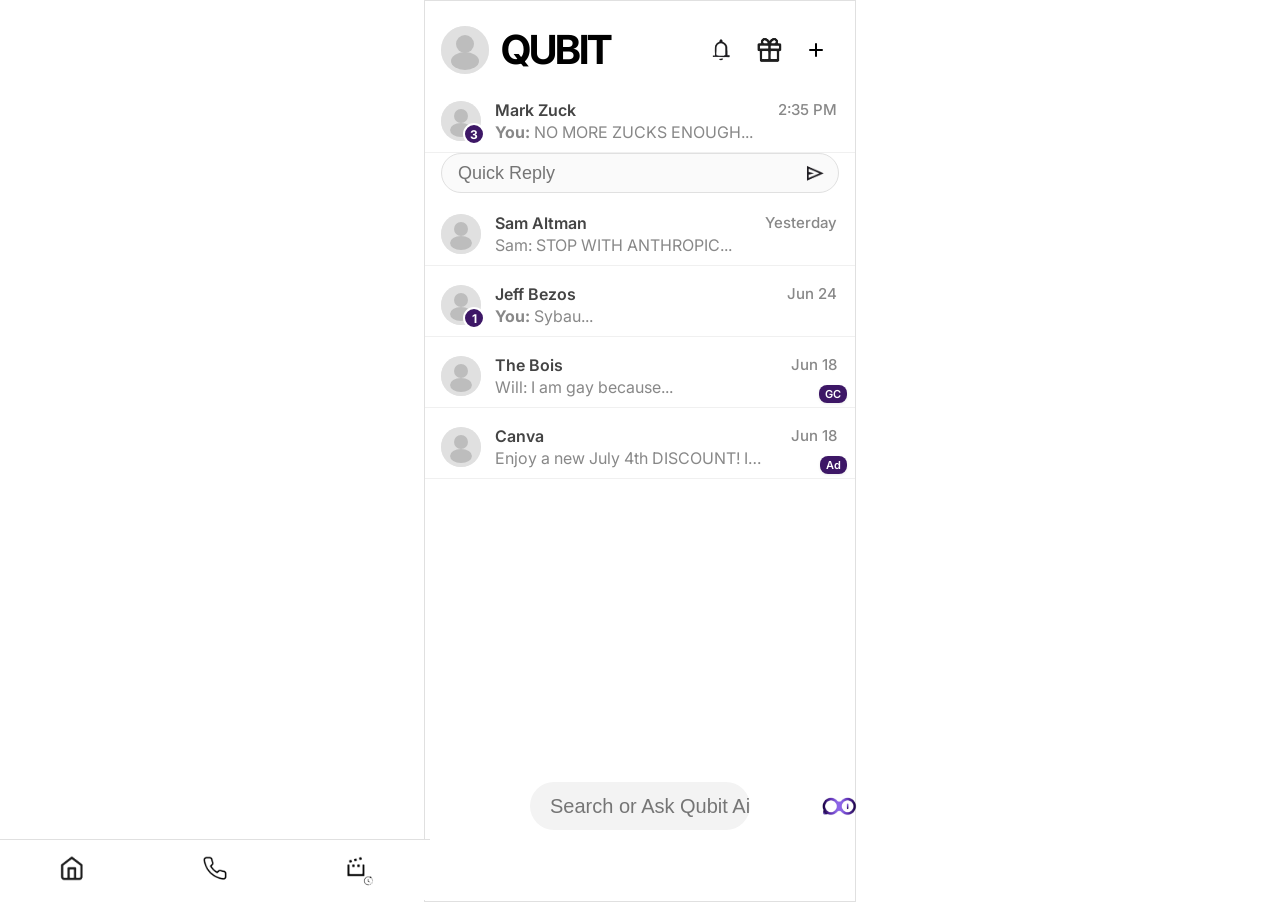
==== Homepage.html @ 73af33e9 "Homepage" ====
<!DOCTYPE html>
<html lang="en">
<head>
  <meta charset="UTF-8">
  <meta name="viewport" content="width=device-width, initial-scale=1.0">
  <title>QUBIT Chat</title>
  <style>
    @import url('https://fonts.googleapis.com/css2?family=Inter:wght@400;700&display=swap');
    body {
      margin: 0;
      padding: 0;
      font-family: 'Inter', Arial, sans-serif;
      background: #fff;
      color: #000;
    }
    .container {
      max-width: 430px;
      margin: 0 auto;
      border: 1px solid #e0e0e0;
      min-height: 100vh;
      display: flex;
      flex-direction: column;
      background: #fff;
    }
    .header {
      display: flex;
      align-items: center;
      justify-content: space-between;
      padding: 24px 16px 8px 16px;
    }
    .header-left {
      display: flex;
      align-items: center;
    }
    .profile-img {
      width: 48px;
      height: 48px;
      border-radius: 50%;
      object-fit: cover;
      margin-right: 12px;
    }
    .app-title {
      font-size: 40px;
      font-weight: 700;
      letter-spacing: -2px;
    }
    .header-icons {
      display: flex;
      align-items: center;
      gap: 0px;
    }
    .header-icon {
      width: 46px;
      height: 46px;
      object-fit: contain;
      cursor: pointer;
    }
    .chat-list {
      flex: 1;
      padding: 0 0 0 0;
      background: #fff;
    }
    .chat-item {
      display: flex;
      align-items: center;
      padding: 18px 16px 10px 16px;
      border-bottom: 1px solid #f0f0f0;
      position: relative;
    }
    .chat-avatar {
      width: 40px;
      height: 40px;
      border-radius: 50%;
      object-fit: cover;
      margin-right: 14px;
      background: #eee;
    }
    .chat-info {
      flex: 1;
      min-width: 0;
    }
    .chat-title, .username {
      font-weight: 600;
      font-size: 16px;
      margin-bottom: 2px;
      color: #444;
      white-space: nowrap;
      overflow: hidden;
      text-overflow: ellipsis;
    }
    .chat-last {
      color: #888;
      font-size: 16px;
      white-space: nowrap;
      overflow: hidden;
      text-overflow: ellipsis;
    }
    .chat-time {
      font-size: 15px;
      color: #222;
      font-weight: 500;
      margin-left: 10px;
      white-space: nowrap;
    }
    .chat-meta {
      display: flex;
      flex-direction: column;
      align-items: flex-end;
      min-width: 70px;
    }
    .chat-group {
      font-size: 13px;
      color: #888;
      margin-top: 2px;
    }
    .chat-sponsored {
      font-size: 13px;
      color: #888;
      margin-top: 2px;
      text-align: right;
    }
    .quick-reply {
      display: flex;
      align-items: center;
      margin: 0 16px 0 16px;
      border: 1.5px solid #e0e0e0;
      border-radius: 24px;
      padding: 0 10px;
      height: 38px;
      background: #fafafa;
      margin-bottom: 2px;
    }
    .quick-reply input {
      border: none;
      outline: none;
      background: transparent;
      flex: 1;
      font-size: 18px;
      padding: 0 6px;
    }
    .quick-reply-btn {
      background: none;
      border: none;
      cursor: pointer;
      font-size: 24px;
      color: #222;
      margin-left: 8px;
    }
    .search-bar {
      position: fixed;
      left: 50%;
      bottom: 70px;
      transform: translateX(-50%);
      width: 100vw;
      max-width: 220px;
      display: flex;
      align-items: center;
      background: #f3f3f3;
      border-radius: 32px;
      margin: 0 auto;
      padding: 0 12px;
      height: 48px;
      box-sizing: border-box;
      z-index: 10;
    }
    .search-input {
      border: none;
      outline: none;
      background: transparent;
      flex: 1;
      font-size: 20px;
      padding: 0 8px;
      color: #222;
    }
    .search-ai {
      width: 38px;
      height: 38px;
      margin-left: 8px;
      object-fit: contain;
    }
    .bottom-nav {
      position: fixed;
      left: 0;
      bottom: 0;
      width: 100vw;
      max-width: 430px;
      display: flex;
      justify-content: space-around;
      align-items: center;
      background: #fff;
      border-top: 1.5px solid #e0e0e0;
      height: 60px;
      z-index: 20;
    }
    .nav-icon {
      width: 36px;
      height: 36px;
      object-fit: contain;
    }
    @media (max-width: 430px) {
      .container {
        border: none;
      }
      .search-bar, .bottom-nav {
        max-width: 100vw;
      }
    }
    .chat-item, .message {
      position: relative;
    }
    .chat-time, .timestamp {
      position: absolute;
      top: 18px;
      right: 18px;
      font-size: 15px;
      color: #888;
      font-weight: 500;
      white-space: nowrap;
      margin-bottom: 0;
    }
    .notif-bubble {
      position: absolute;
      bottom: -4px;
      right: -4px;
      background: #3d1766;
      color: #fff;
      border-radius: 50%;
      width: 18px;
      height: 18px;
      display: flex;
      align-items: center;
      justify-content: center;
      font-size: 12px;
      font-weight: bold;
      border: 2px solid #fff;
      z-index: 2;
    }
    .gc-badge {
      position: absolute;
      bottom: 4px;
      right: 8px;
      background: #3d1766;
      color: #fff;
      font-size: 11px;
      font-weight: 600;
      border-radius: 8px;
      padding: 2px 6px;
      z-index: 2;
      box-shadow: 0 1px 3px rgba(0, 0, 0, 0.08);
    }
    .ad-badge {
      position: absolute;
      bottom: 4px;
      right: 8px;
      background: #3d1766;
      color: #fff;
      font-size: 11px;
      font-weight: 600;
      border-radius: 8px;
      padding: 2px 6px;
      z-index: 2;
      box-shadow: 0 1px 3px rgba(0, 0, 0, 0.08);
    }
  </style>
  <style>
    .modal-overlay {
      position: fixed;
      top: 0;
      left: 0;
      width: 100vw;
      height: 100vh;
      background: rgba(0,0,0,0.12);
      display: none;
      align-items: flex-end;
      justify-content: center;
      z-index: 1000;
    }
    .modal-overlay.active {
      display: flex;
    }
    .modal {
      width: 100vw;
      max-width: 430px;
      background: #fff;
      border-radius: 24px 24px 0 0;
      box-shadow: 0 0 16px rgba(0,0,0,0.10);
      padding: 0 0 24px 0;
      position: relative;
      animation: slideUp 0.2s cubic-bezier(.4,0,.2,1);
      min-height: 200px;
      max-height: 100vh;
      height: 60vh;
      display: flex;
      flex-direction: column;
      transition: height 0.22s cubic-bezier(.4,0,.2,1), opacity 0.22s cubic-bezier(.4,0,.2,1);
      touch-action: none;
      opacity: 1;
    }
    .modal.closing {
      height: 0 !important;
      opacity: 0;
      pointer-events: none;
    }
    @keyframes slideUp {
      from { transform: translateY(100%); }
      to { transform: translateY(0); }
    }
    .modal-dragbar {
      width: 56px;
      height: 6px;
      background: #e0e0e0;
      border-radius: 3px;
      margin: 12px auto 0 auto;
    }
    .modal-title {
      text-align: center;
      font-size: 22px;
      font-weight: 600;
      margin: 16px 0 18px 0;
    }
    .modal-tabs {
      display: flex;
      justify-content: center;
      align-items: center;
      gap: 12px;
      margin-bottom: 18px;
    }
    .modal-tab {
      font-size: 16px;
      font-weight: 500;
      padding: 7px 22px;
      border-radius: 20px;
      border: 1.5px solid #e0e0e0;
      background: #fff;
      color: #888;
      cursor: pointer;
      transition: background 0.15s, color 0.15s;
      text-align: center;
      box-sizing: border-box;
      min-width: 90px;
    }
    .modal-tab:last-child {
      margin-right: 0;
    }
    .modal-tab.active {
      background: #e9d9fa;
      color: #3d1766;
      border: 1.5px solid #cfc6e6;
    }
    .modal-search {
      display: flex;
      align-items: center;
      background: #fafafa;
      border-radius: 16px;
      border: 1.5px solid #e0e0e0;
      margin: 0 18px 0 18px;
      padding: 0 12px;
      height: 44px;
    }
    .modal-search input {
      border: none;
      outline: none;
      background: transparent;
      flex: 1;
      font-size: 18px;
      padding: 0 8px;
    }
    .modal-search-x {
      font-size: 22px;
      color: #888;
      cursor: pointer;
    }
    .modal-contacts {
      margin: 18px 0 0 0;
    }
    .modal-contact-item {
      display: flex;
      align-items: center;
      padding: 12px 18px;
      border-bottom: 1px solid #f0f0f0;
    }
    .modal-contact-avatar {
      width: 44px;
      height: 44px;
      border-radius: 50%;
      object-fit: cover;
      margin-right: 14px;
    }
    .modal-contact-info {
      display: flex;
      flex-direction: column;
    }
    .modal-contact-name {
      font-size: 18px;
      font-weight: 600;
      color: #222;
    }
    .modal-contact-phone {
      font-size: 15px;
      color: #888;
    }
    .modal-users-form {
      margin: 18px 0 0 0;
      padding: 0 18px;
      display: none;
    }
    .modal-users-form.active {
      display: block;
    }
    .modal-users-form .modal-input-row {
      display: flex;
      align-items: center;
      background: #fafafa;
      border-radius: 16px;
      border: 1.5px solid #e0e0e0;
      margin-bottom: 18px;
      padding: 0 12px;
      height: 44px;
      font-size: 22px;
    }
    .modal-users-form .modal-input-row input {
      border: none;
      outline: none;
      background: transparent;
      flex: 1;
      font-size: 22px;
      padding: 0 8px;
    }
    .modal-users-form .modal-input-x {
      font-size: 22px;
      color: #888;
      cursor: pointer;
    }
    .modal-users-form .modal-radio-row {
      display: flex;
      align-items: center;
      margin-bottom: 18px;
      font-size: 20px;
    }
    .modal-users-form .modal-radio-row input[type="radio"] {
      accent-color: #222;
      width: 22px;
      height: 22px;
      margin-right: 8px;
    }
    .modal-users-form .modal-members-label {
      font-size: 17px;
      font-weight: 500;
      margin-bottom: 8px;
    }
    .modal-users-form .modal-members-list {
      margin-bottom: 12px;
    }
    .modal-users-form .modal-member {
      display: flex;
      align-items: center;
      justify-content: space-between;
      background: #fafafa;
      border-radius: 12px;
      border: 1.5px solid #e0e0e0;
      padding: 10px 14px;
      margin-bottom: 8px;
      font-size: 18px;
    }
    .modal-users-form .modal-member.host {
      font-weight: 500;
    }
    .modal-users-form .modal-member .host-badge {
      background: #e0e0e0;
      color: #444;
      font-size: 14px;
      font-weight: 600;
      border-radius: 8px;
      padding: 2px 8px;
      margin-left: 10px;
    }
    .modal-users-form .modal-member .remove-member {
      color: #c00;
      font-size: 20px;
      cursor: pointer;
      margin-left: 10px;
    }
    .modal-users-form .modal-add-member {
      display: flex;
      align-items: center;
      justify-content: center;
      width: 40px;
      height: 40px;
      border-radius: 50%;
      background: #f3f3f3;
      color: #888;
      font-size: 28px;
      margin: 0 auto 18px auto;
      cursor: pointer;
      border: 1.5px solid #e0e0e0;
    }
    .modal-users-form .modal-chatmode-label {
      font-size: 17px;
      font-weight: 500;
      margin-bottom: 8px;
    }
    .modal-users-form .modal-chatmodes-wrapper {
      position: relative;
      margin-bottom: 18px;
    }
    .modal-users-form .modal-chatmodes {
      display: flex;
      gap: 8px;
      flex-wrap: nowrap;
      overflow-x: auto;
      -webkit-overflow-scrolling: touch;
      padding-bottom: 4px;
      padding-right: 36px;
      scrollbar-width: none;
    }
    .modal-users-form .modal-chatmodes::-webkit-scrollbar {
      display: none;
    }
    .modal-users-form .modal-chatmode {
      font-size: 15px;
      color: #444;
      background: #f7f7f7;
      border-radius: 10px;
      padding: 4px 12px;
      cursor: pointer;
      border: 1.5px solid #e0e0e0;
      transition: background 0.15s, color 0.15s;
      white-space: nowrap;
      flex: 0 0 auto;
    }
    .modal-users-form .modal-chatmode.selected {
      background: #e9d9fa;
      color: #3d1766;
      border: 1.5px solid #cfc6e6;
    }
    .modal-users-form .chatmode-arrow {
      position: absolute;
      right: 0;
      top: 50%;
      transform: translateY(-50%);
      background: linear-gradient(to right, rgba(255,255,255,0) 0%, #fff 60%);
      padding-left: 16px;
      height: 100%;
      display: flex;
      align-items: center;
      pointer-events: none;
    }
    .modal-users-form .chatmode-arrow svg {
      width: 22px;
      height: 22px;
      color: #bbb;
    }
    .modal-users-form .modal-save-btn {
      display: block;
      margin: 0 auto;
      background: #fff;
      color: #222;
      border: 1.5px solid #e0e0e0;
      border-radius: 10px;
      font-size: 18px;
      font-weight: 500;
      padding: 6px 24px;
      cursor: pointer;
      transition: background 0.15s, color 0.15s;
    }
    .modal-users-form .modal-save-btn:hover {
      background: #f3f3f3;
    }
  </style>
</head>
<body>
  <div class="container">
    <!-- Header -->
    <div class="header">
      <div class="header-left">
        <span class="profile-img" style="display:flex;align-items:center;justify-content:center;background:#eee;width:48px;height:48px;border-radius:50%;">
          <svg width="48" height="48" viewBox="0 0 48 48" fill="none" xmlns="http://www.w3.org/2000/svg">
            <circle cx="24" cy="24" r="24" fill="#e0e0e0"/>
            <circle cx="24" cy="18" r="9" fill="#bdbdbd"/>
            <ellipse cx="24" cy="35" rx="14" ry="9" fill="#bdbdbd"/>
          </svg>
        </span>
        <span class="app-title">QUBIT</span>
      </div>
      <div class="header-icons">
        <img src="Images/Screenshot_2025-07-09_at_6.14.09_PM-removebg-preview.png" class="header-icon" alt="Bell">
        <img src="Images/Screenshot_2025-07-09_at_6.14.04_PM-removebg-preview.png" class="header-icon" alt="Add">
        <span class="header-icon plus-icon" style="display:inline-flex;align-items:center;justify-content:center;cursor:pointer;">
          <svg width="32" height="32" viewBox="0 0 32 32" fill="none" xmlns="http://www.w3.org/2000/svg">
            <rect x="9" y="15" width="14" height="2" rx="1" fill="#000"/>
            <rect x="15" y="9" width="2" height="14" rx="1" fill="#000"/>
          </svg>
        </span>
      </div>
    </div>
    <!-- Chat List -->
    <div class="chat-list">
      <div class="chat-item">
        <span class="chat-avatar" style="display:flex;align-items:center;justify-content:center;background:#eee;position:relative;">
          <svg width="40" height="40" viewBox="0 0 40 40" fill="none" xmlns="http://www.w3.org/2000/svg">
            <circle cx="20" cy="20" r="20" fill="#e0e0e0"/>
            <circle cx="20" cy="15" r="7" fill="#bdbdbd"/>
            <ellipse cx="20" cy="29" rx="11" ry="7" fill="#bdbdbd"/>
          </svg>
          <span class="notif-bubble">3</span>
        </span>
        <div class="chat-info">
          <div class="chat-title">Mark Zuck</div>
          <div class="chat-last"><b>You:</b> NO MORE ZUCKS ENOUGH...</div>
        </div>
        <span class="chat-time">2:35 PM</span>
        <div class="chat-meta">
        </div>
      </div>
      <div class="quick-reply">
        <input type="text" placeholder="Quick Reply">
        <button class="quick-reply-btn" style="padding:0;background:none;border:none;display:flex;align-items:center;">
          <img src="Images/Screenshot_2025-07-09_at_6.40.08_PM-removebg-preview.png" alt="Send" style="width:32px;height:32px;object-fit:contain;" />
        </button>
      </div>
      <div class="chat-item">
        <span class="chat-avatar" style="display:flex;align-items:center;justify-content:center;background:#eee;">
          <svg width="40" height="40" viewBox="0 0 40 40" fill="none" xmlns="http://www.w3.org/2000/svg">
            <circle cx="20" cy="20" r="20" fill="#e0e0e0"/>
            <circle cx="20" cy="15" r="7" fill="#bdbdbd"/>
            <ellipse cx="20" cy="29" rx="11" ry="7" fill="#bdbdbd"/>
          </svg>
        </span>
        <div class="chat-info">
          <div class="chat-title">Sam Altman</div>
          <div class="chat-last">Sam: STOP WITH ANTHROPIC...</div>
        </div>
        <span class="chat-time">Yesterday</span>
        <div class="chat-meta">
        </div>

      </div>
      <div class="chat-item">
        <span class="chat-avatar" style="display:flex;align-items:center;justify-content:center;background:#eee;position:relative;">
          <svg width="40" height="40" viewBox="0 0 40 40" fill="none" xmlns="http://www.w3.org/2000/svg">
            <circle cx="20" cy="20" r="20" fill="#e0e0e0"/>
            <circle cx="20" cy="15" r="7" fill="#bdbdbd"/>
            <ellipse cx="20" cy="29" rx="11" ry="7" fill="#bdbdbd"/>
          </svg>
          <span class="notif-bubble">1</span>
        </span>
        <div class="chat-info">
          <div class="chat-title">Jeff Bezos</div>
          <div class="chat-last"><b>You:</b> Sybau...</div>
        </div>
        <span class="chat-time">Jun 24</span>
        <div class="chat-meta">
        </div>

      </div>
      <div class="chat-item">
        <span class="chat-avatar" style="display:flex;align-items:center;justify-content:center;background:#eee;">
          <svg width="40" height="40" viewBox="0 0 40 40" fill="none" xmlns="http://www.w3.org/2000/svg">
            <circle cx="20" cy="20" r="20" fill="#e0e0e0"/>
            <circle cx="20" cy="15" r="7" fill="#bdbdbd"/>
            <ellipse cx="20" cy="29" rx="11" ry="7" fill="#bdbdbd"/>
          </svg>
        </span>
        <div class="chat-info">
          <div class="chat-title">The Bois</div>
          <div class="chat-last">Will: I am gay because...</div>
        </div>
        <span class="chat-time">Jun 18</span>
        <div class="chat-meta">
          <span class="gc-badge">GC</span>
        </div>

      </div>
      <div class="chat-item">
        <span class="chat-avatar" style="display:flex;align-items:center;justify-content:center;background:#eee;">
          <svg width="40" height="40" viewBox="0 0 40 40" fill="none" xmlns="http://www.w3.org/2000/svg">
            <circle cx="20" cy="20" r="20" fill="#e0e0e0"/>
            <circle cx="20" cy="15" r="7" fill="#bdbdbd"/>
            <ellipse cx="20" cy="29" rx="11" ry="7" fill="#bdbdbd"/>
          </svg>
          <span class="ad-badge">Ad</span>
        </span>
        <div class="chat-info">
          <div class="chat-title">Canva</div>
          <div class="chat-last">Enjoy a new July 4th DISCOUNT! Invite a friend to get another 25% discount on your new membership!</div>
        </div>
        <span class="chat-time">Jun 18</span>
        <div class="chat-meta">
        </div>
      </div>
    </div>
    <!-- Search Bar -->
    <div class="search-bar">
      <input class="search-input" type="text" placeholder="Search or Ask Qubit Ai">
      <img src="Images/Screenshot_2025-07-09_at_6.17.15_PM-removebg-preview.png" class="search-ai" alt="AI Logo">
    </div>
    <!-- Bottom Navigation -->
    <div class="bottom-nav">
      <img src="Images/Screenshot_2025-07-09_at_6.14.23_PM-removebg-preview.png" class="nav-icon" alt="Gift">
      <img src="Images/Screenshot_2025-07-09_at_6.14.28_PM-removebg-preview.png" class="nav-icon" alt="Folder">
      <img src="Images/Screenshot_2025-07-09_at_6.14.32_PM-removebg-preview.png" class="nav-icon" alt="Infinity">
    </div>
    <!-- Modal Popup for New Messages -->
    <div class="modal-overlay" id="modalOverlay">
      <div class="modal">
        <div class="modal-dragbar"></div>
        <div class="modal-title">New Messages</div>
        <span class="modal-search-x" id="modalClose" style="position:absolute;top:18px;right:18px;z-index:10;">&#10005;</span>
        <div class="modal-tabs">
          <div class="modal-tab" id="contactsTab">Contacts</div>
          <div class="modal-tab" id="usersTab">Users</div>
        </div>
        <div class="modal-search" id="contactsSearch">
          <input type="text" placeholder="Search Contacts">
        </div>
        <div class="modal-contacts" id="contactsList">
          <div class="modal-contact-item">
            <img src="https://randomuser.me/api/portraits/women/68.jpg" class="modal-contact-avatar" alt="Jane Cooper">
            <div class="modal-contact-info">
              <span class="modal-contact-name">Jane Cooper</span>
              <span class="modal-contact-phone">(270) 555-0117</span>
            </div>
          </div>
          <div class="modal-contact-item">
            <img src="https://randomuser.me/api/portraits/men/32.jpg" class="modal-contact-avatar" alt="Devon Lane">
            <div class="modal-contact-info">
              <span class="modal-contact-name">Devon Lane</span>
              <span class="modal-contact-phone">(308) 555-0121</span>
            </div>
          </div>
          <div class="modal-contact-item">
            <img src="https://randomuser.me/api/portraits/men/44.jpg" class="modal-contact-avatar" alt="Darrell Steward">
            <div class="modal-contact-info">
              <span class="modal-contact-name">Darrell Steward</span>
              <span class="modal-contact-phone">(684) 555-0102</span>
            </div>
          </div>
        </div>
        <form class="modal-users-form" id="usersForm" autocomplete="off">
          <div class="modal-input-row">
            <input type="text" placeholder="Chat Name" id="chatNameInput">
          </div>
          <div class="modal-radio-row">
            <input type="radio" id="chooseNameRadio" name="nameOption" checked>
            <label for="chooseNameRadio">Choose Name From Names</label>
          </div>
          <div class="modal-members-label">Members</div>
          <div class="modal-members-list">
            <div class="modal-member host">Anwar Kalonov <span class="host-badge">Host</span></div>
            <div class="modal-member"><b>Yash Patel</b></div>
          </div>
          <div class="modal-add-member">+</div>
          <div class="modal-chatmode-label">Chat Mode</div>
          <div class="modal-chatmodes-wrapper">
            <div class="modal-chatmodes" id="chatmodesScroll">
              <div class="modal-chatmode">Club</div>
              <div class="modal-chatmode">Workout</div>
              <div class="modal-chatmode">School</div>
              <div class="modal-chatmode">Gaming</div>
              <div class="modal-chatmode">Focus</div>
            </div>
            <span class="chatmode-arrow" id="chatmodeArrow">
              <svg viewBox="0 0 24 24" fill="none" xmlns="http://www.w3.org/2000/svg"><path d="M9 6l6 6-6 6" stroke="currentColor" stroke-width="2" stroke-linecap="round" stroke-linejoin="round"/></svg>
            </span>
          </div>
          <button type="button" class="modal-save-btn">Save</button>
        </form>
      </div>
    </div>
  </div>
  <script>
    // Modal open/close logic
    document.querySelector('.plus-icon').addEventListener('click', function() {
      document.getElementById('modalOverlay').classList.add('active');
    });
    document.getElementById('modalClose').addEventListener('click', function() {
      document.getElementById('modalOverlay').classList.remove('active');
    });
    // Optional: close modal when clicking outside modal
    document.getElementById('modalOverlay').addEventListener('click', function(e) {
      if (e.target === this) {
        this.classList.remove('active');
      }
    });
    // Tab switching logic
    const contactsTab = document.getElementById('contactsTab');
    const usersTab = document.getElementById('usersTab');
    const contactsSearch = document.getElementById('contactsSearch');
    const contactsList = document.getElementById('contactsList');
    const usersForm = document.getElementById('usersForm');
    function setTab(tab) {
      if (tab === 'contacts') {
        contactsTab.classList.add('active');
        usersTab.classList.remove('active');
        contactsSearch.style.display = '';
        contactsList.style.display = '';
        usersForm.classList.remove('active');
      } else {
        contactsTab.classList.remove('active');
        usersTab.classList.add('active');
        contactsSearch.style.display = 'none';
        contactsList.style.display = 'none';
        usersForm.classList.add('active');
      }
    }
    contactsTab.addEventListener('click', function() {
      setTab('contacts');
      // Animate modal down to original height if needed
      if (parseInt(modal.style.height) >= 80) {
        modal.style.height = '60vh';
      }
    });
    usersTab.addEventListener('click', function() { setTab('users'); });
    setTab('contacts');
    // Chat mode selection
    document.querySelectorAll('.modal-chatmode').forEach(function(el) {
      el.addEventListener('click', function() {
        document.querySelectorAll('.modal-chatmode').forEach(function(e2) { e2.classList.remove('selected'); });
        el.classList.add('selected');
      });
    });
    // Show/hide right arrow if scrollable
    function updateChatmodeArrow() {
      const scroll = document.getElementById('chatmodesScroll');
      const arrow = document.getElementById('chatmodeArrow');
      if (scroll.scrollWidth > scroll.clientWidth + 2) {
        arrow.style.display = 'flex';
      } else {
        arrow.style.display = 'none';
      }
    }
    window.addEventListener('resize', updateChatmodeArrow);
    setTimeout(updateChatmodeArrow, 100);
    usersTab.addEventListener('click', function() {
      setTimeout(updateChatmodeArrow, 100);
      // Expand modal to extended height for full form visibility
      modal.style.height = '85vh';
    });

    // Draggable/extendable modal logic
    const modal = document.querySelector('.modal');
    const dragbar = document.querySelector('.modal-dragbar');
    let startY = 0;
    let startHeight = 0;
    let dragging = false;
    function onDragStart(e) {
      dragging = true;
      startY = e.touches ? e.touches[0].clientY : e.clientY;
      startHeight = modal.offsetHeight;
      document.body.style.userSelect = 'none';
      document.body.style.touchAction = 'none';
    }
    function onDragMove(e) {
      if (!dragging) return;
      const clientY = e.touches ? e.touches[0].clientY : e.clientY;
      const delta = startY - clientY;
      // Only visually update during drag (optional: comment out next line to only snap on release)
      modal.style.height = newHeight + 'px';
    }
    function onDragEnd(e) {
      if (!dragging) return;
      dragging = false;
      document.body.style.userSelect = '';
      document.body.style.touchAction = '';
      const clientY = (e && (e.changedTouches ? e.changedTouches[0].clientY : e.clientY)) || startY;
      const delta = startY - clientY;
      // Decide snap position
      const threshold = window.innerHeight * 0.2; // drag at least 20% of screen to snap
      const closeThreshold = window.innerHeight * 0.4; // 40% of screen
      if (delta > threshold / 2) {
        // Snap to extended
        modal.style.height = '85vh';
      } else if (delta < -closeThreshold / 2) {
        // If swiped down enough, close modal with animation
        modal.classList.add('closing');
        setTimeout(() => {
          document.getElementById('modalOverlay').classList.remove('active');
          modal.classList.remove('closing');
          modal.style.height = '60vh';
        }, 220);
      } else {
        // Snap to original
        modal.style.height = '60vh';
      }
    }
    dragbar.addEventListener('mousedown', onDragStart);
    dragbar.addEventListener('touchstart', onDragStart);
    window.addEventListener('mousemove', onDragMove);
    window.addEventListener('touchmove', onDragMove);
    window.addEventListener('mouseup', onDragEnd);
    window.addEventListener('touchend', onDragEnd);
    // Always reset to original on open
    document.querySelector('.plus-icon').addEventListener('click', function() {
      // If Users tab is active, open at 85vh, else 60vh
      if (usersTab.classList.contains('active')) {
        modal.style.height = '85vh';
      } else {
        modal.style.height = '60vh';
      }
    });
  </script>
</body>
</html>
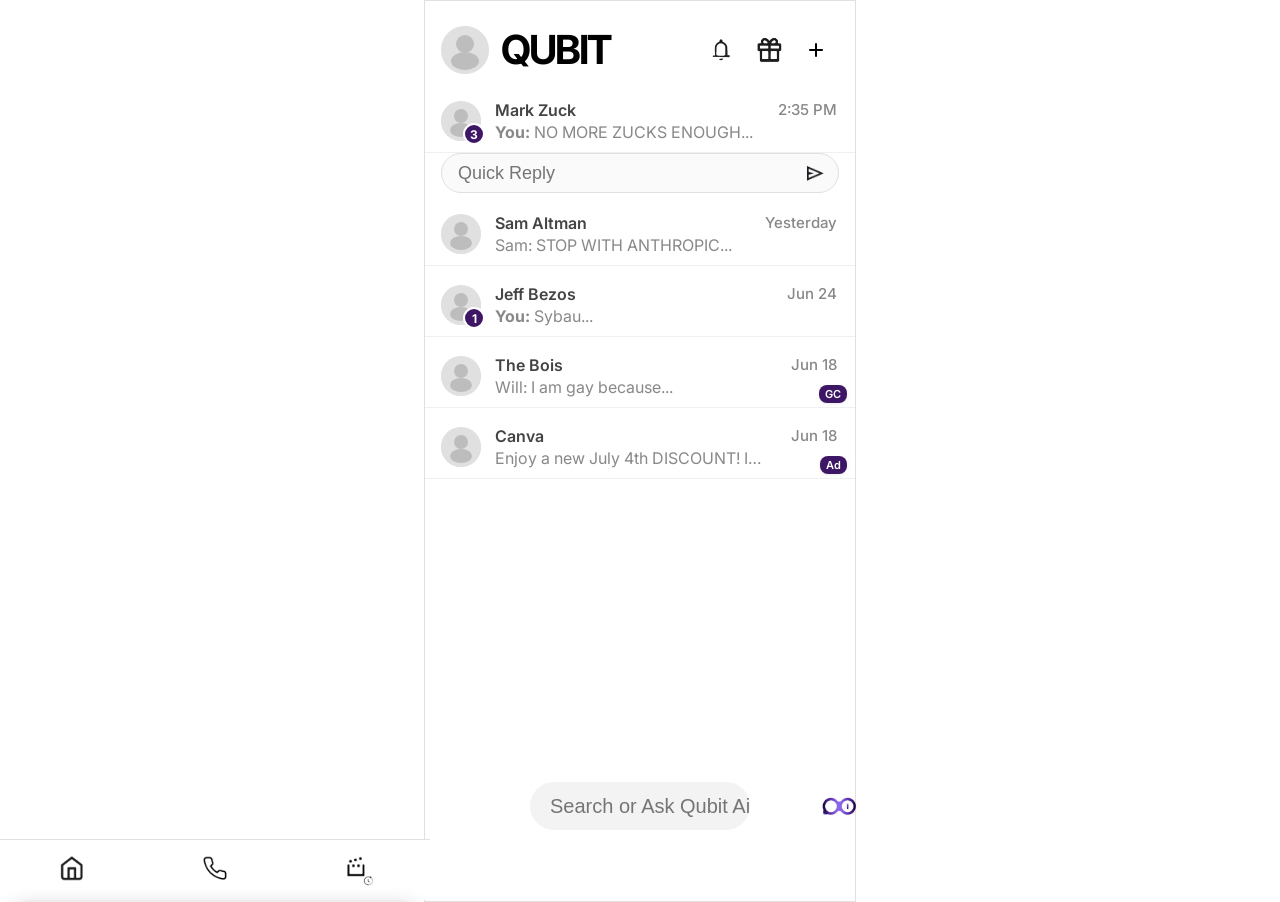
==== commit 5875027c: "Ai" ====
--- a/Homepage.html
+++ b/Homepage.html
@@ -565,6 +565,127 @@
     }
     .modal-users-form .modal-save-btn:hover {
       background: #f3f3f3;
+    }
+    /* Search Overlay Styles */
+    .search-overlay {
+      position: fixed;
+      left: 0;
+      bottom: 0;
+      width: 100vw;
+      max-width: 430px;
+      height: calc(100vh - 24px);
+      background: #ededed;
+      z-index: 2000;
+      border-radius: 32px 32px 0 0;
+      box-shadow: 0 0 16px rgba(0,0,0,0.10);
+      display: flex;
+      flex-direction: column;
+      transform: translateY(100%);
+      transition: transform 0.22s cubic-bezier(.4,0,.7,1.2);
+      overflow: hidden;
+      top: 24px;
+    }
+    .search-overlay.active {
+      transform: translateY(0);
+    }
+    .search-overlay-header {
+      display: flex;
+      align-items: center;
+      padding: 24px 0 10px 18px;
+      background: #ededed;
+      border-radius: 32px 32px 0 0;
+      border-bottom: 2px solid #bbb;
+    }
+    .search-overlay-back {
+      display: flex;
+      align-items: center;
+      justify-content: center;
+      width: 38px;
+      height: 38px;
+      margin-right: 10px;
+      cursor: pointer;
+      border-radius: 50%;
+      transition: background 0.13s;
+    }
+    .search-overlay-back:hover {
+      background: #ececec;
+    }
+    .search-overlay-label {
+      flex: 1;
+      font-size: 26px;
+      color: #222;
+      font-family: inherit;
+      font-weight: 400;
+      letter-spacing: 0.01em;
+      background: transparent;
+      border: none;
+      outline: none;
+      padding: 0;
+      user-select: none;
+    }
+    .search-overlay-input {
+      flex: 1;
+      background: transparent;
+      border: none;
+      outline: none;
+      font-size: 19px;
+      color: #444;
+      font-family: inherit;
+      margin-right: 0;
+      padding: 0;
+      font-weight: 400;
+    }
+    .search-overlay-menu {
+      font-size: 28px;
+      color: #444;
+      margin: 0 18px 0 10px;
+      cursor: pointer;
+    }
+    .search-favorites {
+      display: flex;
+      flex-direction: column;
+      gap: 18px;
+      margin: 24px 0 0 0;
+      padding: 0 0 0 0;
+    }
+    .search-fav-btn {
+      display: flex;
+      align-items: center;
+      background: #111;
+      color: #fff;
+      font-size: 15px;
+      font-weight: 500;
+      border-radius: 999px;
+      padding: 0 14px 0 4px;
+      border: none;
+      margin: 0 0 0 8px;
+      cursor: pointer;
+      width: fit-content;
+      box-shadow: none;
+      transition: background 0.13s;
+      justify-content: flex-start;
+      height: 38px;
+      min-height: 38px;
+      max-height: 38px;
+    }
+    .search-fav-btn .star {
+      display: flex;
+      align-items: center;
+      margin-right: 4px;
+    }
+    .search-fav-btn:last-child {
+      margin: 80px auto 0 auto;
+      background: #111;
+      color: #fff;
+      width: fit-content;
+      display: flex;
+      justify-content: center;
+      align-items: center;
+      font-size: 15px;
+      padding: 0 14px 0 4px;
+      height: 38px;
+      min-height: 38px;
+      max-height: 38px;
     }
   </style>
 </head>
@@ -765,6 +886,33 @@
           </div>
           <button type="button" class="modal-save-btn">Save</button>
         </form>
+      </div>
+    </div>
+    <!-- Search Overlay Popup -->
+    <div class="search-overlay" id="searchOverlay">
+      <div class="search-overlay-header">
+        <span class="search-overlay-back" id="searchOverlayBack">
+          <svg width="28" height="28" viewBox="0 0 28 28" fill="none" xmlns="http://www.w3.org/2000/svg">
+            <circle cx="14" cy="14" r="14" fill="#f3f3f3"/>
+            <path d="M16.5 9L12.5 14L16.5 19" stroke="#222" stroke-width="2.2" stroke-linecap="round" stroke-linejoin="round"/>
+          </svg>
+        </span>
+        <span class="search-overlay-label">Search or Ask Qubit Ai</span>
+        <span class="search-overlay-menu">&#8942;</span>
+      </div>
+      <div style="border-bottom:2px solid #bbb;width:100%;"></div>
+      <div class="search-favorites">
+        <button class="search-fav-btn"><span class="star"><svg width="16" height="16" viewBox="0 0 16 16" fill="none" xmlns="http://www.w3.org/2000/svg"><path d="M8 1.5l2.09 4.24 4.68.68-3.39 3.3.8 4.66L8 12.27l-4.18 2.21.8-4.66-3.39-3.3 4.68-.68L8 1.5z" fill="#fff" stroke="#111" stroke-width="1.1"/></svg></span> Summarize What Happen In _______</button>
+        <button class="search-fav-btn"><span class="star"><svg width="16" height="16" viewBox="0 0 16 16" fill="none" xmlns="http://www.w3.org/2000/svg"><path d="M8 1.5l2.09 4.24 4.68.68-3.39 3.3.8 4.66L8 12.27l-4.18 2.21.8-4.66-3.39-3.3 4.68-.68L8 1.5z" fill="#fff" stroke="#111" stroke-width="1.1"/></svg></span> Help me reply to the most recent message in ___</button>
+        <button class="search-fav-btn"><span class="star"><svg width="16" height="16" viewBox="0 0 16 16" fill="none" xmlns="http://www.w3.org/2000/svg"><path d="M8 1.5l2.09 4.24 4.68.68-3.39 3.3.8 4.66L8 12.27l-4.18 2.21.8-4.66-3.39-3.3 4.68-.68L8 1.5z" fill="#fff" stroke="#111" stroke-width="1.1"/></svg></span> Find a message that has something to do with __</button>
+        <button class="search-fav-btn"><span class="star"><svg width="16" height="16" viewBox="0 0 16 16" fill="none" xmlns="http://www.w3.org/2000/svg"><path d="M8 1.5l2.09 4.24 4.68.68-3.39 3.3.8 4.66L8 12.27l-4.18 2.21.8-4.66-3.39-3.3 4.68-.68L8 1.5z" fill="#fff" stroke="#111" stroke-width="1.1"/></svg></span> What was the first message I sent in __________</button>
+        <button class="search-fav-btn"><span class="star"><svg width="16" height="16" viewBox="0 0 16 16" fill="none" xmlns="http://www.w3.org/2000/svg"><path d="M8 1.5l2.09 4.24 4.68.68-3.39 3.3.8 4.66L8 12.27l-4.18 2.21.8-4.66-3.39-3.3 4.68-.68L8 1.5z" fill="#fff" stroke="#111" stroke-width="1.1"/></svg></span> Create Your Own Favorite</button>
+      </div>
+      <div style="flex:1;"></div>
+      <div class="bottom-nav" style="position:static;margin-top:auto;">
+        <img src="Images/Screenshot_2025-07-09_at_6.14.23_PM-removebg-preview.png" class="nav-icon" alt="Home">
+        <img src="Images/Screenshot_2025-07-09_at_6.14.28_PM-removebg-preview.png" class="nav-icon" alt="Call">
+        <img src="Images/Screenshot_2025-07-09_at_6.14.32_PM-removebg-preview.png" class="nav-icon" alt="Calendar">
       </div>
     </div>
   </div>
@@ -849,12 +997,17 @@
       startHeight = modal.offsetHeight;
       document.body.style.userSelect = 'none';
       document.body.style.touchAction = 'none';
+      // Remove transition for immediate follow
+      modal.style.transition = 'none';
     }
     function onDragMove(e) {
       if (!dragging) return;
       const clientY = e.touches ? e.touches[0].clientY : e.clientY;
       const delta = startY - clientY;
-      // Only visually update during drag (optional: comment out next line to only snap on release)
+      let newHeight = startHeight + delta;
+      const minHeight = 200;
+      const maxHeight = window.innerHeight;
+      newHeight = Math.max(minHeight, Math.min(maxHeight, newHeight));
       modal.style.height = newHeight + 'px';
     }
     function onDragEnd(e) {
@@ -862,25 +1015,38 @@
       dragging = false;
       document.body.style.userSelect = '';
       document.body.style.touchAction = '';
+      // Restore transition for snap
+      modal.style.transition = 'height 0.13s cubic-bezier(.4,0,.7,1.2), opacity 0.13s cubic-bezier(.4,0,.7,1.2)';
       const clientY = (e && (e.changedTouches ? e.changedTouches[0].clientY : e.clientY)) || startY;
       const delta = startY - clientY;
-      // Decide snap position
-      const threshold = window.innerHeight * 0.2; // drag at least 20% of screen to snap
-      const closeThreshold = window.innerHeight * 0.4; // 40% of screen
-      if (delta > threshold / 2) {
-        // Snap to extended
-        modal.style.height = '85vh';
-      } else if (delta < -closeThreshold / 2) {
-        // If swiped down enough, close modal with animation
-        modal.classList.add('closing');
-        setTimeout(() => {
-          document.getElementById('modalOverlay').classList.remove('active');
-          modal.classList.remove('closing');
+      const threshold = window.innerHeight * 0.2;
+      const closeThreshold = window.innerHeight * 0.4;
+      if (usersTab.classList.contains('active')) {
+        if (delta > threshold / 2) {
+          modal.style.height = '85vh';
+        } else if (delta < -closeThreshold / 2) {
+          modal.classList.add('closing');
+          setTimeout(() => {
+            document.getElementById('modalOverlay').classList.remove('active');
+            modal.classList.remove('closing');
+            modal.style.height = '85vh';
+          }, 130);
+        } else {
+          modal.style.height = '85vh';
+        }
+      } else {
+        if (delta > threshold / 2) {
+          modal.style.height = '85vh';
+        } else if (delta < -closeThreshold / 2) {
+          modal.classList.add('closing');
+          setTimeout(() => {
+            document.getElementById('modalOverlay').classList.remove('active');
+            modal.classList.remove('closing');
+            modal.style.height = '60vh';
+          }, 130);
+        } else {
           modal.style.height = '60vh';
-        }, 220);
-      } else {
-        // Snap to original
-        modal.style.height = '60vh';
+        }
       }
     }
     dragbar.addEventListener('mousedown', onDragStart);
@@ -898,6 +1064,25 @@
         modal.style.height = '60vh';
       }
     });
+    // Search Overlay logic
+    const searchBar = document.querySelector('.search-bar');
+    const searchOverlay = document.getElementById('searchOverlay');
+    const searchOverlayBack = document.getElementById('searchOverlayBack');
+    // Prevent background scroll when search overlay is open
+    function disableBodyScroll() {
+      document.body.style.overflow = 'hidden';
+    }
+    function enableBodyScroll() {
+      document.body.style.overflow = '';
+    }
+    searchBar.addEventListener('click', function() {
+      searchOverlay.classList.add('active');
+      disableBodyScroll();
+    });
+    searchOverlayBack.addEventListener('click', function() {
+      searchOverlay.classList.remove('active');
+      enableBodyScroll();
+    });
   </script>
 </body>
 </html>
